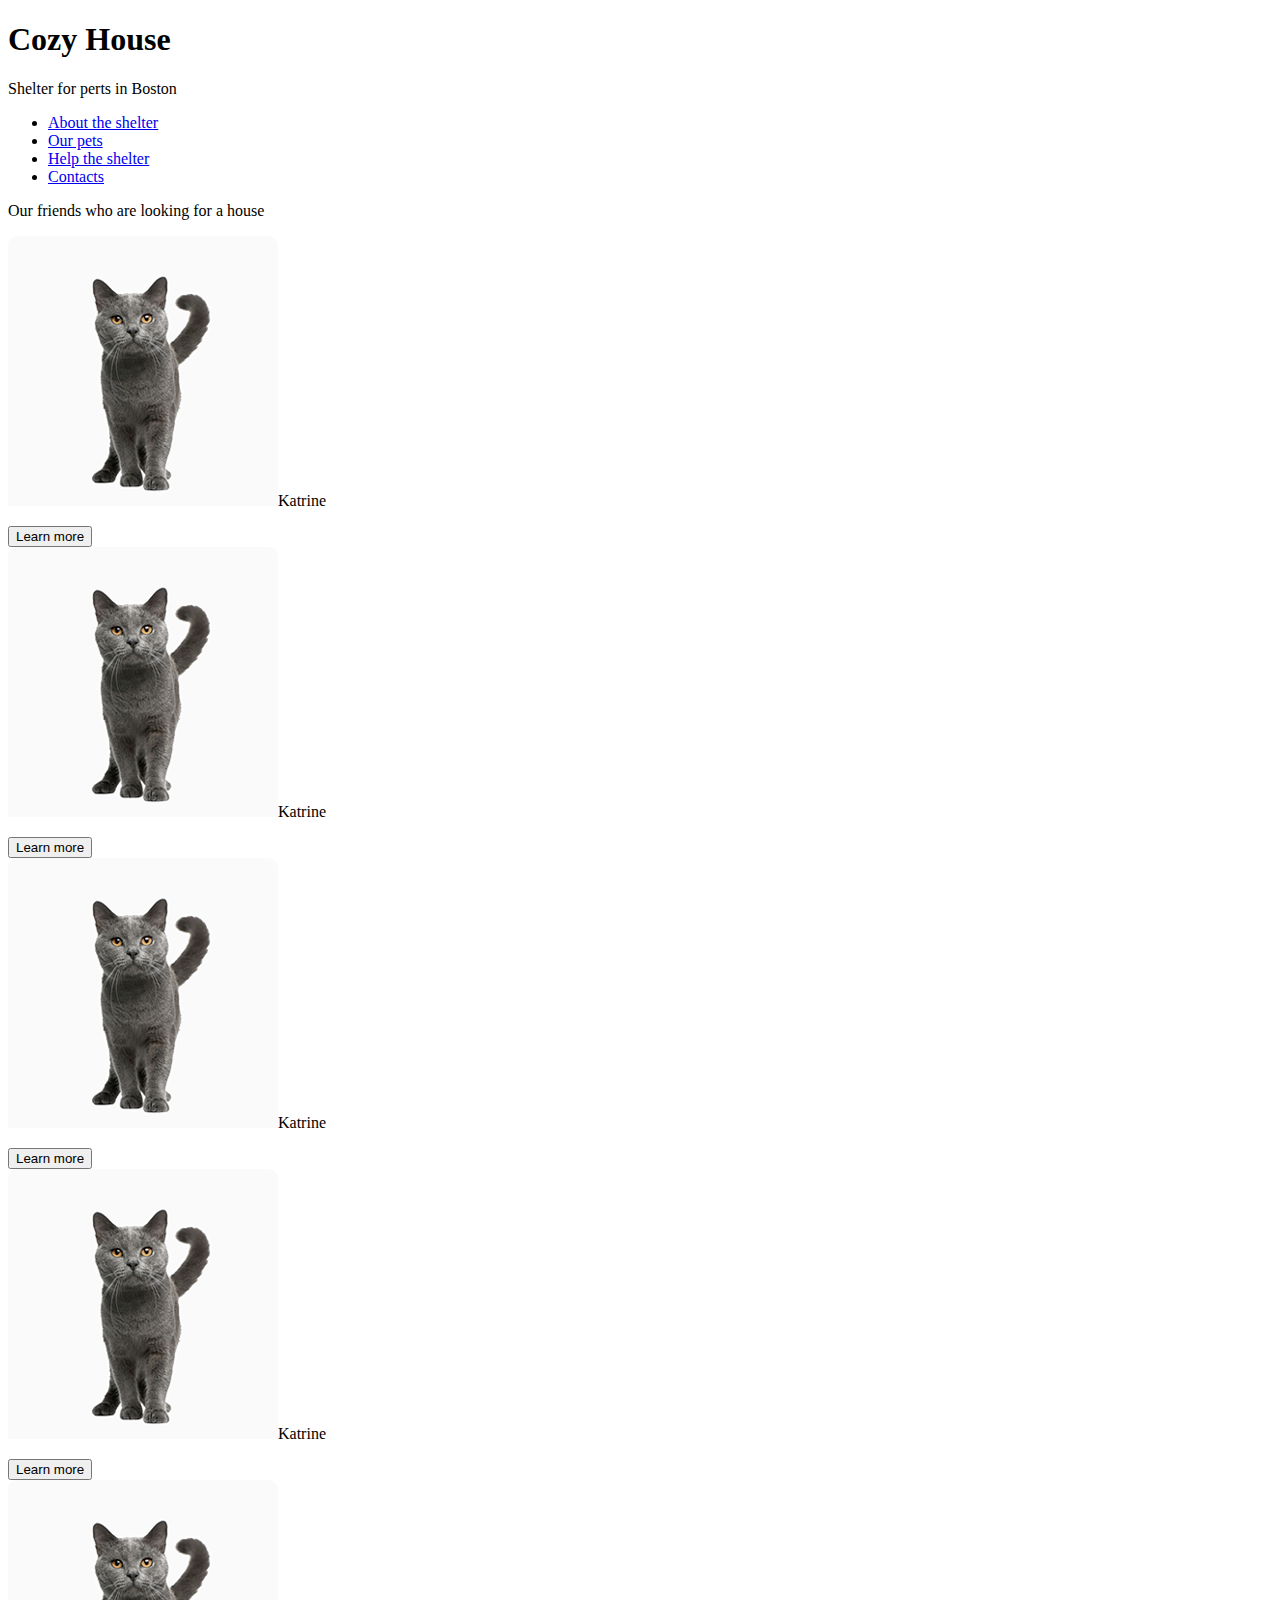
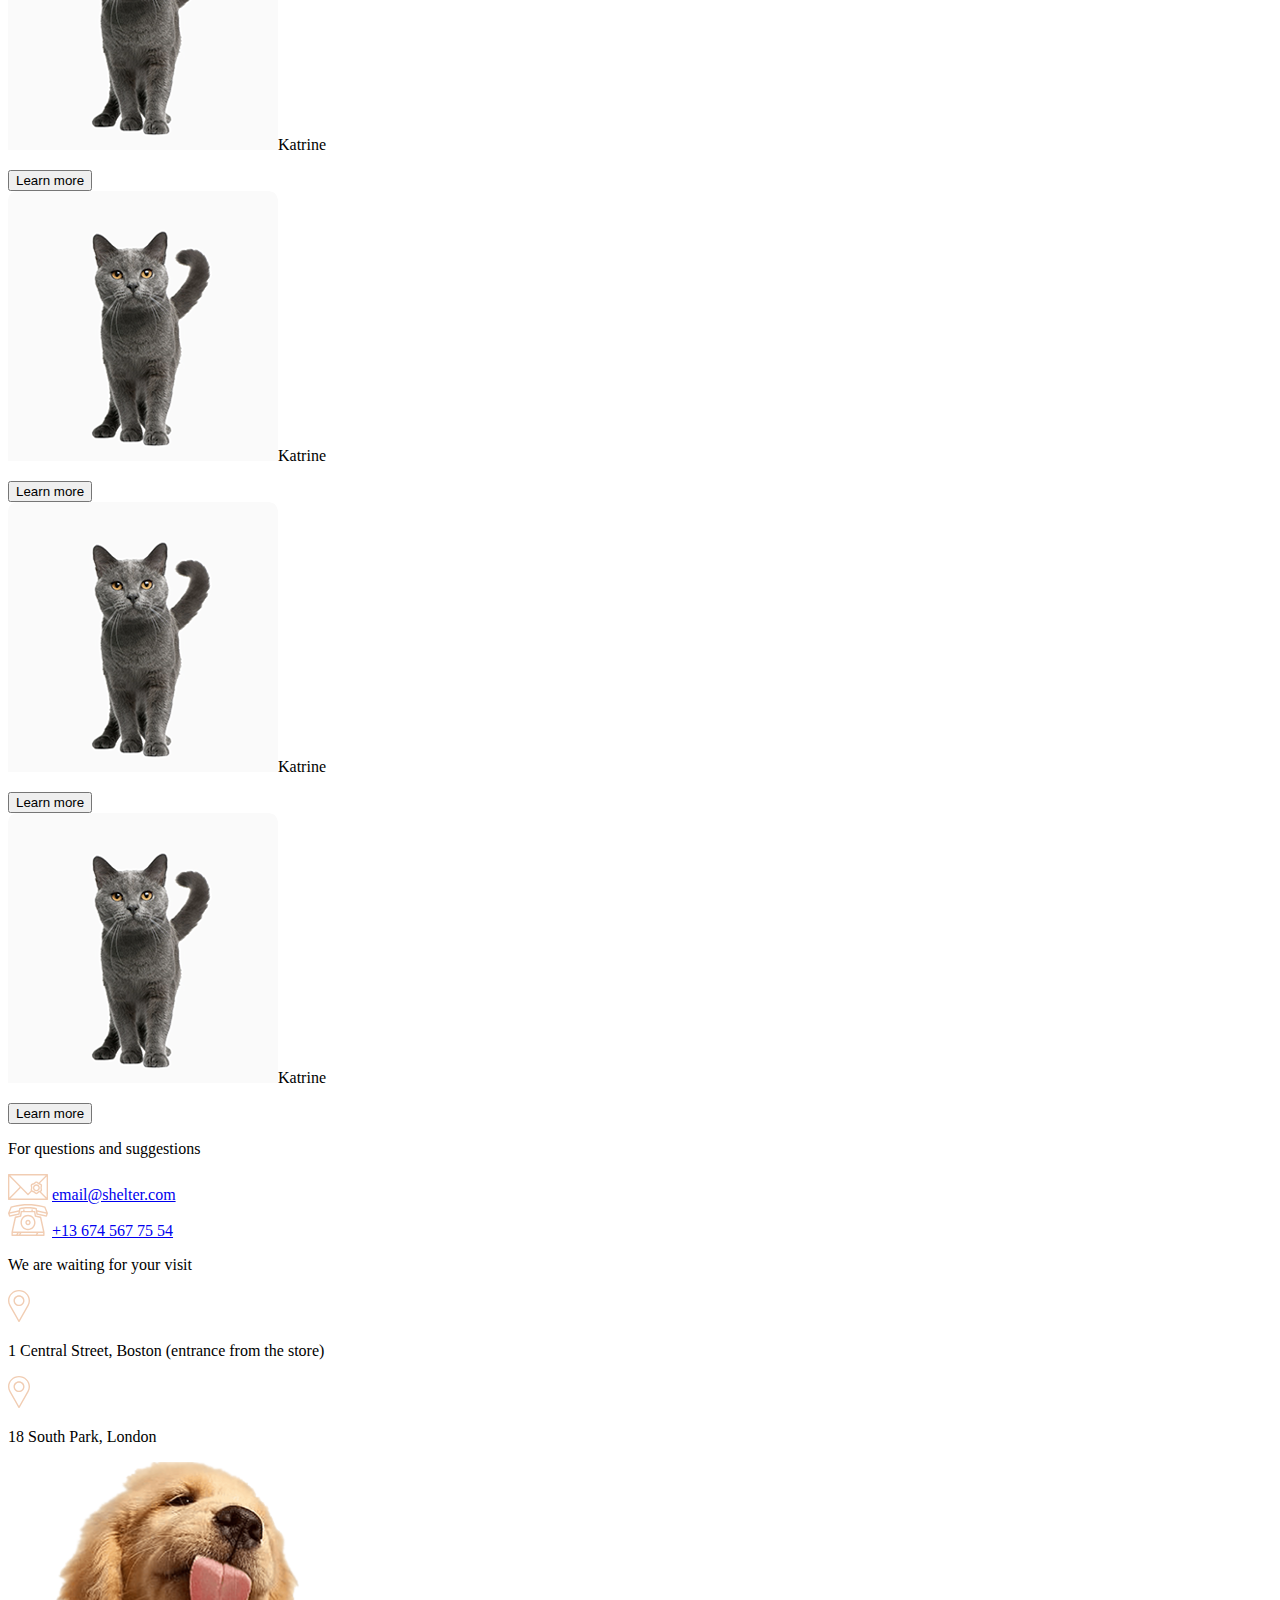
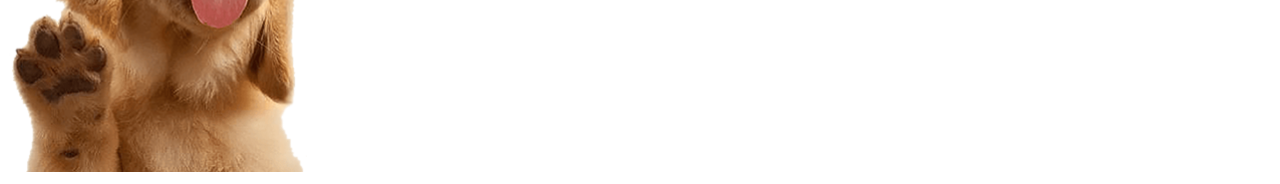
==== shelter/pets-shelter.html @ 25b7ef18 "feat: created our pets pages" ====
<!DOCTYPE html>
<html lang="en">
<head>
    <meta charset="UTF-8">
    <meta name="viewport" content="width=, initial-scale=1.0">
    <title>Document</title>
</head>
<body>
    <header class="header">
        <div class="header-container wrapper">
            <div>
                <h1 class="title"> Cozy House</h1>
                <p class="subtitle">Shelter for perts in Boston</p>
            </div>
            <nav class="nav menu">
                <ul class="nav-content">
                    <li class="nav-item"><a href="#main">About the shelter</a></li>
                    <li class="nav-item"><a href="#pets">Our pets</a></li>
                    <li class="nav-item"><a href="#help">Help the shelter</a></li>
                    <li class="nav-item"><a href="#contacts">Contacts</a></li>
                </ul>
            </nav>
        </div>
    </header>

    <main>
        <section class="ccontent-title">
            <p> Our friends who
                are looking for a house</p>    
        </section>

        <section class="cards">
            <div class="card">
                <img class="card-image" src="./images/pets-katrine.png"
                 <p class="card-text">Katrine</p>
                 <button class="button-secondary btn">Learn more</button>
            </div>
            <div class="card">
                <img class="card-image" src="./images/pets-katrine.png"
                 <p class="card-text">Katrine</p>
                 <button class="button-secondary btn">Learn more</button>
            </div><div class="card">
                <img class="card-image" src="./images/pets-katrine.png"
                 <p class="card-text">Katrine</p>
                 <button class="button-secondary btn">Learn more</button>
            </div><div class="card">
                <img class="card-image" src="./images/pets-katrine.png"
                 <p class="card-text">Katrine</p>
                 <button class="button-secondary btn">Learn more</button>
            </div><div class="card">
                <img class="card-image" src="./images/pets-katrine.png"
                 <p class="card-text">Katrine</p>
                 <button class="button-secondary btn">Learn more</button>
            </div><div class="card">
                <img class="card-image" src="./images/pets-katrine.png"
                 <p class="card-text">Katrine</p>
                 <button class="button-secondary btn">Learn more</button>
            </div><div class="card">
                <img class="card-image" src="./images/pets-katrine.png"
                 <p class="card-text">Katrine</p>
                 <button class="button-secondary btn">Learn more</button>
            </div><div class="card">
                <img class="card-image" src="./images/pets-katrine.png"
                 <p class="card-text">Katrine</p>
                 <button class="button-secondary btn">Learn more</button>
            </div>
        </section>
    </main>

    <footer id="contacts" class="wrapper background contacts">
        <div class="footer-contacts">
            <p class="contact-title">For questions and suggestions</p>
            <div class="mail-adress">
                <img class="mail-icon" src="./icons/mail.svg" alt="mail">
                <a href="mailto:email@shelter.com">email@shelter.com</a>
            </div>
            <div class="phone-number">
                <img class="phone-icon" src="./icons/phone.svg" alt="phone">
                <a href="tel: +13 674 567 75 54">+13 674 567 75 54</a>
            </div>
        </div>
        <div class="footer-location">
            <p class="location-title contact-title">We are waiting for your visit</p>
            <div class="location-boston">
                <img class="location-icon" src="./icons/pin.svg" alt="location-point">
                <p>1 Central Street, Boston (entrance from the store)</p>
            </div>
            <div class="location-london">
                <img class="location-icon" src="./icons/pin.svg" alt="location-point">
                <p>18 South Park, London </p>
            </div>
            
        </div>
        <div class="footer-puppy">
            <img class="footer-puppy-photo" src="./images/footer-puppy.png">
        </div>
    </div>
    </footer>
    
</body>
</html>
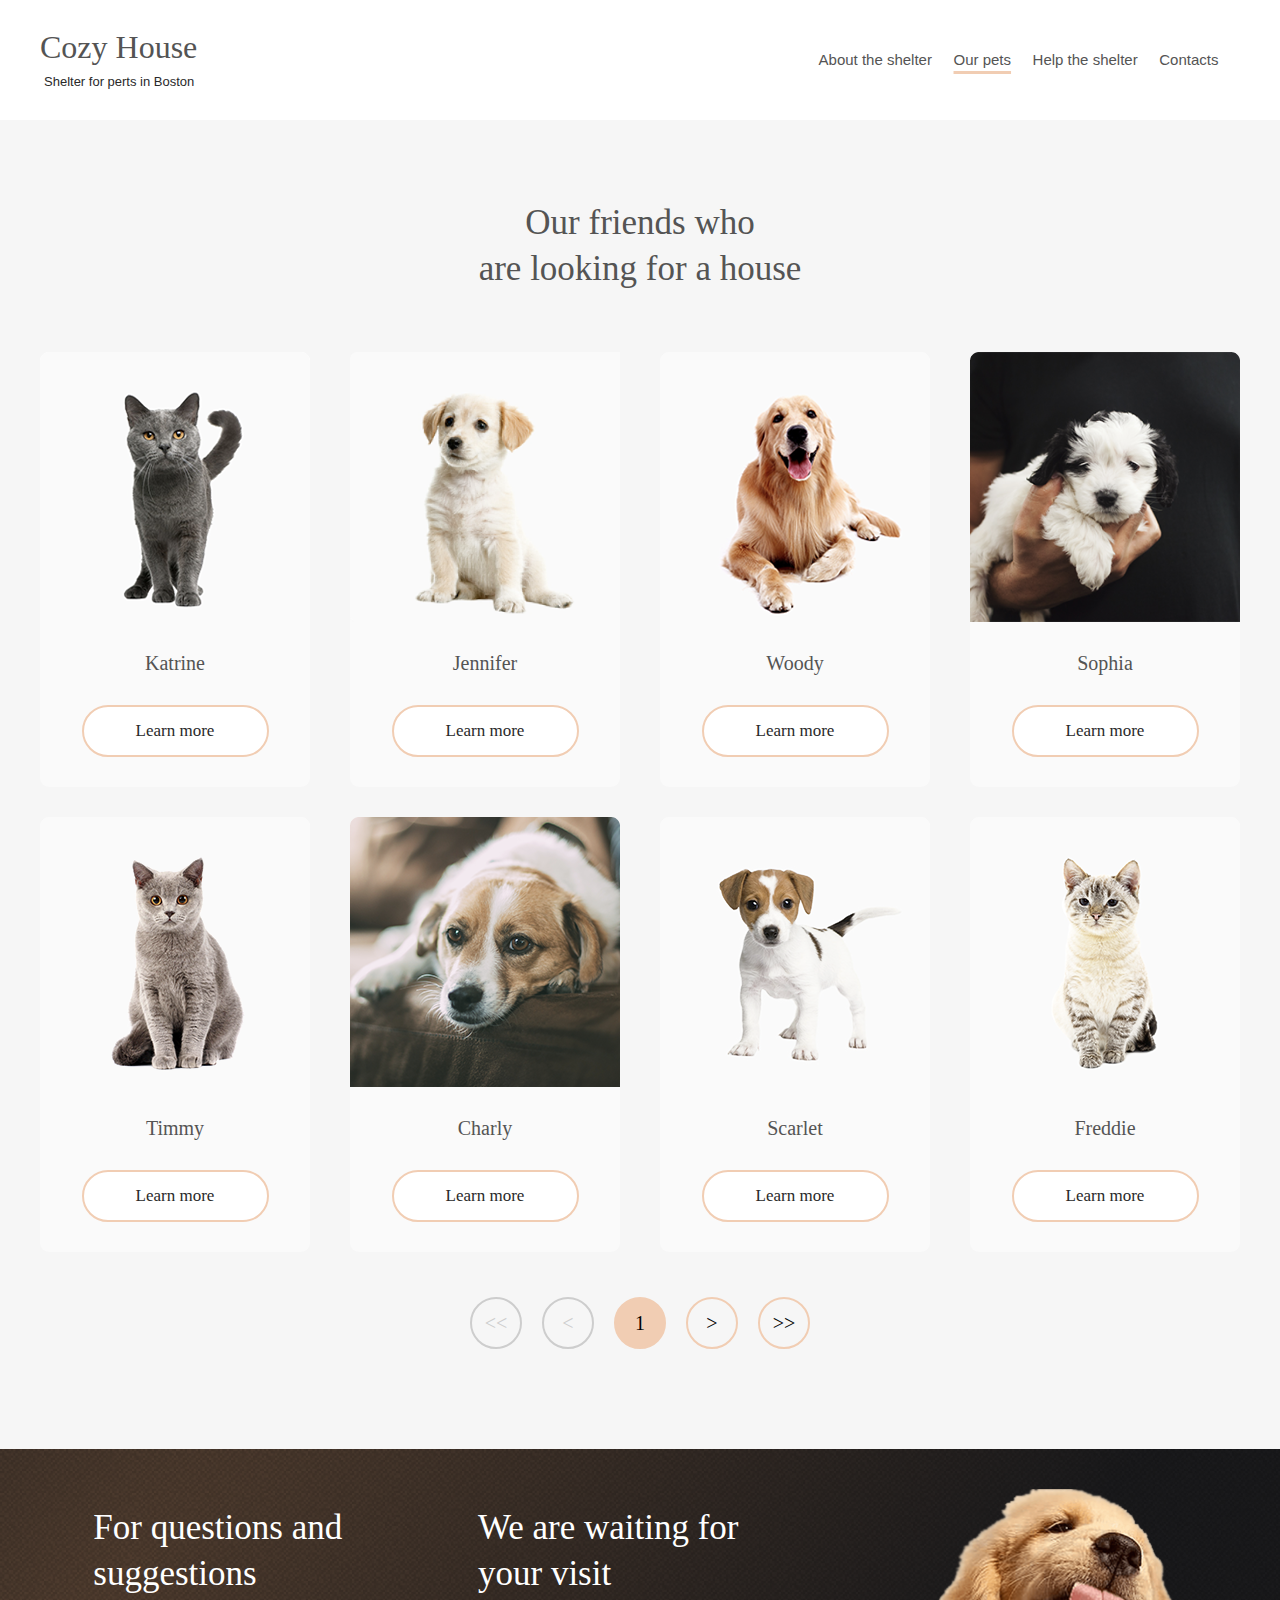
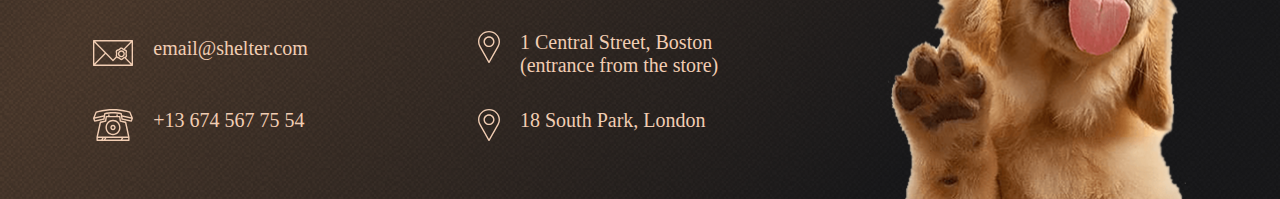
==== commit b5fa2b50: "feat: created our pets 1280px page" ====
--- a/shelter/pets-shelter.html
+++ b/shelter/pets-shelter.html
@@ -4,6 +4,7 @@
     <meta charset="UTF-8">
     <meta name="viewport" content="width=, initial-scale=1.0">
     <title>Document</title>
+    <link rel="stylesheet" type="text/css" href="./pets-shelter.css">
 </head>
 <body>
     <header class="header">
@@ -15,7 +16,7 @@
             <nav class="nav menu">
                 <ul class="nav-content">
                     <li class="nav-item"><a href="#main">About the shelter</a></li>
-                    <li class="nav-item"><a href="#pets">Our pets</a></li>
+                    <li class="nav-item nav-item-active"><a href="#pets">Our pets</a></li>
                     <li class="nav-item"><a href="#help">Help the shelter</a></li>
                     <li class="nav-item"><a href="#contacts">Contacts</a></li>
                 </ul>
@@ -24,46 +25,59 @@
     </header>
 
     <main>
-        <section class="ccontent-title">
-            <p> Our friends who
-                are looking for a house</p>    
-        </section>
+        <section class="wrapper pets">
+            <div class="content-title"> Our friends who <br>
+                are looking for a house</div>    
 
-        <section class="cards">
+        <div class="cards-container">
             <div class="card">
-                <img class="card-image" src="./images/pets-katrine.png"
-                 <p class="card-text">Katrine</p>
+                <img class="card-image" src="./images/pets-katrine.png" alt="gray cat">
+                 <p class="card-title">Katrine</p>
                  <button class="button-secondary btn">Learn more</button>
             </div>
             <div class="card">
-                <img class="card-image" src="./images/pets-katrine.png"
-                 <p class="card-text">Katrine</p>
-                 <button class="button-secondary btn">Learn more</button>
-            </div><div class="card">
-                <img class="card-image" src="./images/pets-katrine.png"
-                 <p class="card-text">Katrine</p>
-                 <button class="button-secondary btn">Learn more</button>
-            </div><div class="card">
-                <img class="card-image" src="./images/pets-katrine.png"
-                 <p class="card-text">Katrine</p>
-                 <button class="button-secondary btn">Learn more</button>
-            </div><div class="card">
-                <img class="card-image" src="./images/pets-katrine.png"
-                 <p class="card-text">Katrine</p>
-                 <button class="button-secondary btn">Learn more</button>
-            </div><div class="card">
-                <img class="card-image" src="./images/pets-katrine.png"
-                 <p class="card-text">Katrine</p>
-                 <button class="button-secondary btn">Learn more</button>
-            </div><div class="card">
-                <img class="card-image" src="./images/pets-katrine.png"
-                 <p class="card-text">Katrine</p>
-                 <button class="button-secondary btn">Learn more</button>
-            </div><div class="card">
-                <img class="card-image" src="./images/pets-katrine.png"
-                 <p class="card-text">Katrine</p>
+                <img class="card-image" src="./images/pets-jennifer.png" alt="white dog">
+                 <p class="card-title">Jennifer</p>
                  <button class="button-secondary btn">Learn more</button>
             </div>
+                <div class="card">
+                <img class="card-image" src="./images/pets-woody.png" alt="laying dog">
+                 <p class="card-title">Woody</p>
+                 <button class="button-secondary btn">Learn more</button>
+            </div>
+                <div class="card">
+                <img class="card-image" src="./images/pets-sophia.png" alt="dog on a hand">
+                 <p class="card-title">Sophia</p>
+                 <button class="button-secondary btn">Learn more</button>
+            </div>
+            <div class="card">
+                <img class="card-image" src="./images/pets-timmy.png" alt="cat sitting">
+                 <p class="card-title">Timmy</p>
+                 <button class="button-secondary btn">Learn more</button>
+            </div>
+            <div class="card">
+                <img class="card-image" src="./images/pets-charly.png" alt="dog on sofa">
+                 <p class="card-title">Charly</p>
+                 <button class="button-secondary btn">Learn more</button>
+            </div>
+            <div class="card">
+                <img class="card-image" src="./images/pets-scarlet.png" alt="puppy">
+                 <p class="card-title">Scarlet</p>
+                 <button class="button-secondary btn">Learn more</button>
+            </div>
+            <div class="card">
+                <img class="card-image" src="./images/pets-freddie.png" alt="white cat">
+                 <p class="card-title">Freddie</p>
+                 <button class="button-secondary btn">Learn more</button>
+            </div>
+        </div>
+        <div class="pagination-button-container">
+            <button class="pagination-button pagination-disabled">&lt;&lt;</button>
+            <button class="pagination-button pagination-disabled">&lt;</button>
+            <button class="page-number"><p>1</p></button>
+            <button class="pagination-button">></button>                
+            <button class="pagination-button">>></button>
+        </div>
         </section>
     </main>
 
@@ -92,7 +106,7 @@
             
         </div>
         <div class="footer-puppy">
-            <img class="footer-puppy-photo" src="./images/footer-puppy.png">
+            <img class="footer-puppy-photo" src="./images/footer-puppy.png" alt="dog licking screen">
         </div>
     </div>
     </footer>
--- a/shelter/pets-shelter.css
+++ b/shelter/pets-shelter.css
@@ -0,0 +1,317 @@
+* {
+    margin: 0;
+    padding: 0;
+    font-family: Georgia, 'Times New Roman', Times, serif;
+}
+a {
+    all: unset;
+    display: inline; 
+    cursor: pointer; 
+}
+html {
+    width: 100%;
+}
+body {
+    width: 1280px;
+    height: 908px;
+    margin: 0 auto;
+}
+.wrapper {
+    padding-left: 40px;
+    padding-right: 40px;
+}
+.header {
+    width: 100%;
+    background-color: #FFFFFF;
+}
+.header-container {
+    display: flex;
+    justify-content: space-between;
+    align-content: center;
+    height: 60px;
+    padding-top: 30px;
+    padding-bottom: 30px;
+}
+ul {
+    list-style-type: none;
+}
+.nav-content {
+    width: 443px;
+    height: 100%;
+    display: flex;
+    justify-content: space-evenly;
+    align-items: center;
+}
+.nav-item-active {
+    text-decoration: underline;
+    text-decoration-color: #F1CDB3;
+    text-decoration-thickness: 3px;
+    text-underline-offset: 6px;
+}
+.nav-item {
+    font-family: Arial, Helvetica, sans-serif;
+    font-weight: 400;
+    font-size: 15px;
+    line-height: 24px;
+    color: #545454;
+}
+.nav-item:hover {
+    cursor: pointer;
+    text-decoration: underline;
+    text-decoration-color: #F1CDB3;
+    text-decoration-thickness: 3px;
+    text-underline-offset: 6px;
+}
+.title {
+    width: 184px;
+    height: 35px;
+    margin: 0;
+    padding: 0;
+    font-size: 32px;
+    font-weight: 400;
+    line-height: 35.2px;
+    color: #545454;
+}
+.subtitle {
+    width: 179px;
+    font-family: Arial, Helvetica, sans-serif;
+    font-size: 13px;
+    font-weight: 400;
+    line-height: 14.95px;
+    color: #FFFFFF;
+    margin-top: 10px;
+    padding-left: 4px;
+    color: #292929;
+}
+main {
+    background-color: #f6f6f6;
+}
+.pets {
+    display:flex;
+    flex-direction: column;
+    justify-content: center;
+    align-items: center;
+    align-content: center;
+}
+.content-title {
+    font-family: Georgia, 'Times New Roman', Times, serif;
+    font-size: 35px;
+    font-weight: 400;
+    line-height: 46px;
+    color: #545454;
+    width: 400px;
+    text-align: center;
+    padding-top: 80px;
+    padding-bottom: 45px;
+}
+.button-secondary {
+    border: 2px solid #F1CDB3;
+    font-family: Georgia, 'Times New Roman', Times, serif;
+    font-size: 17px;
+    font-weight: 400;
+    line-height: 22.1px;
+    width: 187px;
+    background-color: #FFFFFF;
+}
+.btn {
+    height: 52px;
+    font-size: 17px;
+    color: #292929;
+    font-weight: 400;
+    line-height: 22.1px;
+    border-radius: 100px;
+}
+.card {
+    display: flex;
+    flex-direction: column;
+    align-items: center;
+    height: 435px;
+    width: 100%;
+    border-radius: 9px;
+    background-color: #fafafa;
+    flex: 1 1 20%;
+}
+.card:hover {
+    outline: 1px solid #FDDCC4;
+}
+.card-title {
+    font-family: Georgia, 'Times New Roman', Times, serif;
+    font-size: 20px;
+    font-weight: 400;
+    line-height: 23px;
+    color: #545454;
+    padding: 30px 0;
+}
+.card-image {
+    height: 270px;
+    width: 270px;
+}
+.cards-container {
+    display: flex;
+    flex-wrap: wrap;
+    gap: 30px 40px;
+    padding-top: 15px;
+}
+.footer-contacts, .footer-location {
+        padding-top: 56px;
+}
+.footer-location {
+        width: 302px;
+}
+.footer-contacts {
+        width: 278px;
+}
+.contacts {
+        display: flex;
+        justify-content: space-around;
+}
+.contact-title {
+        font-family: Georgia, 'Times New Roman', Times, serif;
+        font-size: 35px;
+        font-weight: 400;
+        line-height: 46px;
+        color: #FFFFFF;
+}
+.mail-adress {
+        font-family: Georgia, 'Times New Roman', Times, serif;
+        font-size: 20px;
+        font-weight: 400;
+        line-height: 23px;
+        color: #F1CDB3;
+        margin: 40px 0;
+}
+.mail-icon {
+        height: 32px;
+        width: 40px;
+        margin-right: 20px;
+}
+.phone-icon {
+        height: 32px;
+        width: 40px;
+        margin-right: 20px;
+}
+.phone-number {
+        font-family: Georgia, 'Times New Roman', Times, serif;
+        font-size: 20px;
+        font-weight: 400;
+        line-height: 23px;
+        color: #F1CDB3;
+}
+.location-title {
+        color: #FFFFFF;
+}
+.location-icon {
+        height: 32px;
+        width: 22px;
+        margin-right: 20px;
+}
+.location-boston {
+        font-family: Georgia, 'Times New Roman', Times, serif;
+        font-size: 20px;
+        font-weight: 400;
+        line-height: 23px;
+        color: #F1CDB3;
+        margin-top: 34px;
+}
+.location-london {
+        font-family: Georgia, 'Times New Roman', Times, serif;
+        font-size: 20px;
+        font-weight: 400;
+        line-height: 23px;
+        color: #F1CDB3;
+        margin-top: 32px;
+}
+.footer-puppy-photo {
+        width: 300px;
+        height: 310px;
+        align-self: flex-end;
+}
+.contacts {
+        height: 350px;
+        background-image: url(./images/footer-gradient-background.png);
+        background-repeat: no-repeat;
+        background-size: cover;
+        margin: 0 auto;
+}
+.footer-puppy {
+        display: flex;
+}
+.location-boston, .location-london, .mail-adress, .phone-number {
+        display: flex;
+        align-content: center;
+}
+.location-boston:hover, .location-london:hover, .mail-adress:hover, .phone-number:hover {
+        cursor: pointer;
+        color: white;
+}
+.slider-button {
+    display: flex;
+    border: 2px solid #F1CDB3;
+    height: 52px;
+    width: 52px;
+    border-radius: 100%;
+    justify-content: center;
+    align-items: center;
+}
+.slider-button-image {
+    width: 14px;
+    height: 6px;
+}
+.slider {
+    margin-top: 60px;
+    display: flex;
+    align-items: center;
+    width: 100%;
+}
+.slider-content {
+    display: flex;
+    width: 100%;
+    overflow: hidden;
+}
+.slider-button-left {
+    margin-right: 53px;
+}
+.slider-button-right {
+    margin-left: 53px;
+}
+.arrow-right {
+    transform: rotate(180deg);
+}
+.page-number {
+    display: flex;
+    width: 52px;
+    height: 52px;
+    border-radius: 100%;
+    justify-content: center;
+    align-items: center;
+    background-color: #F1CDB3;
+    font-family: Georgia, 'Times New Roman', Times, serif;
+    font-size: 20px;
+    line-height: 23px;
+    border: 2px solid #F1CDB3;
+}
+.pagination-button {
+    display: flex;
+    width: 52px;
+    height: 52px;
+    border-radius: 100%;
+    border: 2px solid #F1CDB3;
+    justify-content: center;
+    align-items: center;
+    background-color: #f6f6f6;
+    font-size: 20px;
+    line-height: 23px;
+}
+.pagination-button-container {
+    display: flex;
+    justify-content: center;
+    gap: 20px;
+    padding-top: 45px;
+    padding-bottom: 100px;
+}
+.pagination-disabled {
+    border: 2px solid #CDCDCD;
+    cursor: not-allowed;
+    color: #CDCDCD;
+    background-color: #f6f6f6;
+}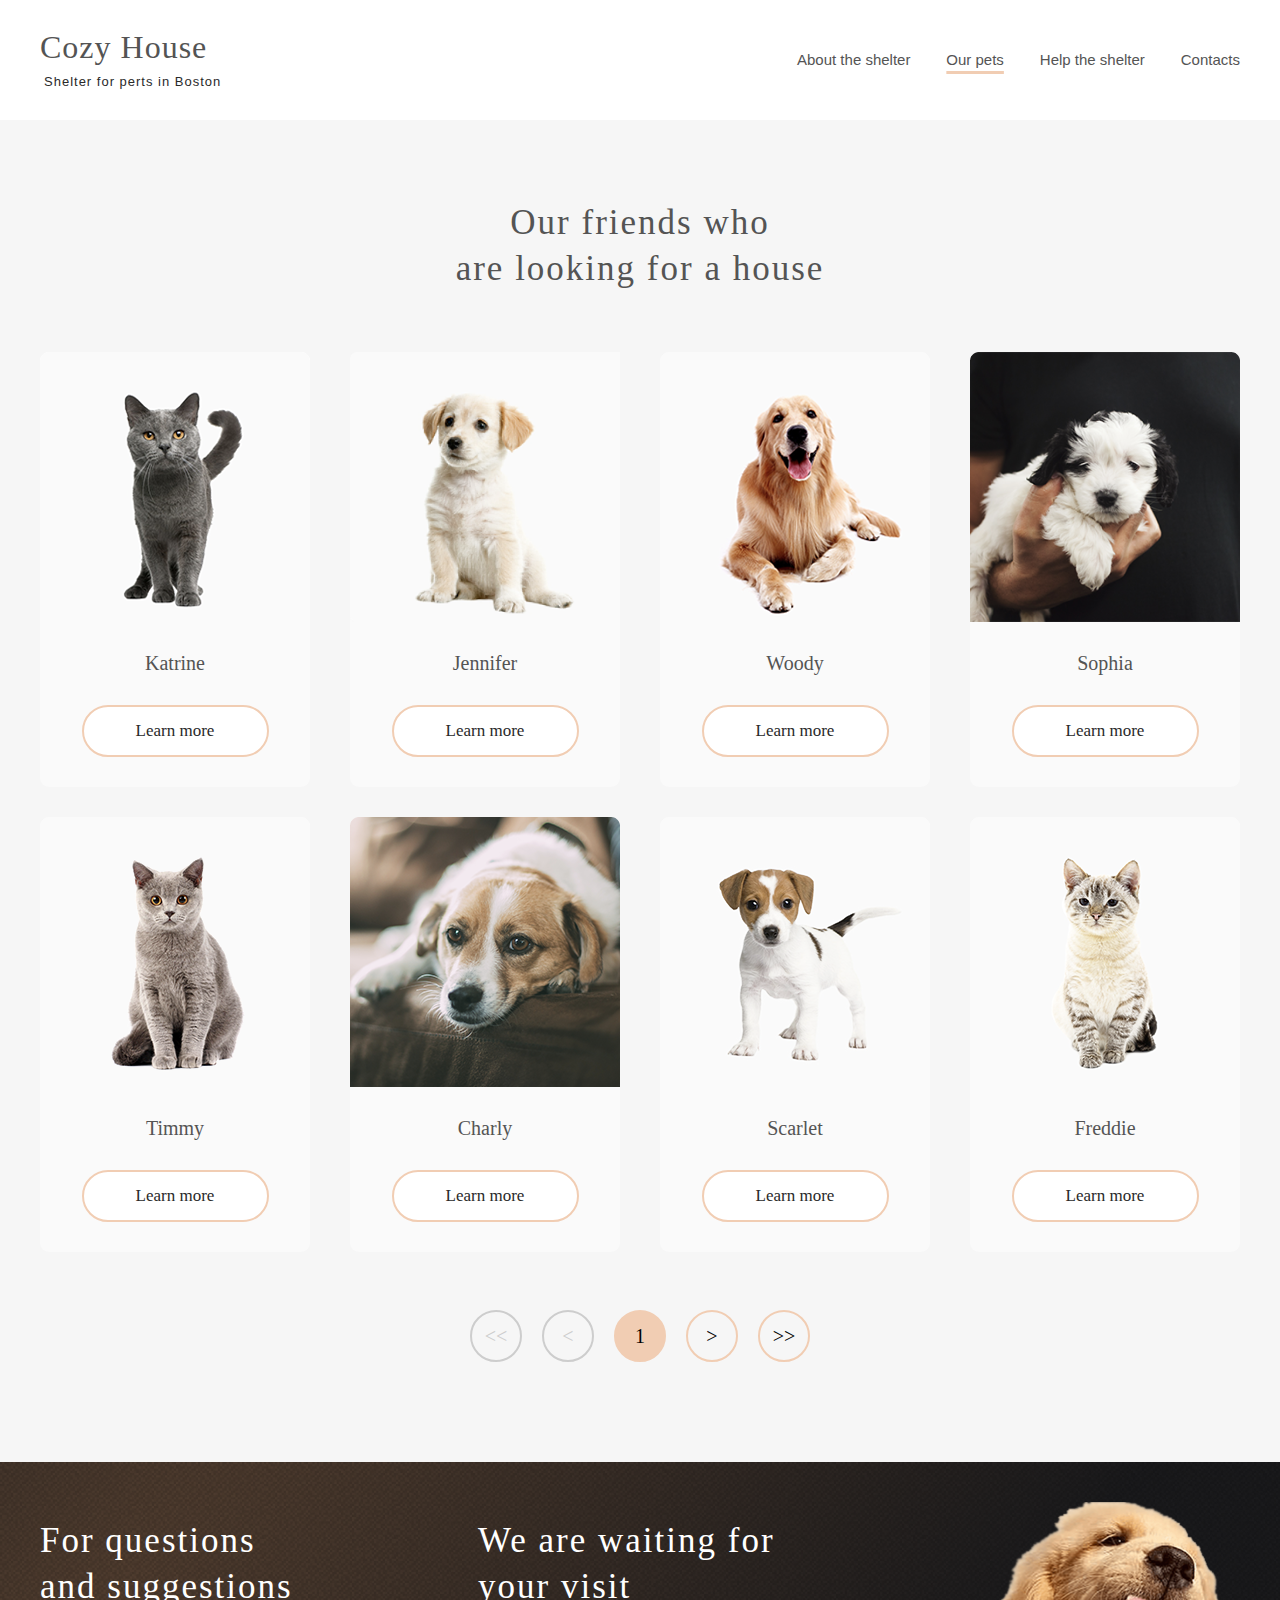
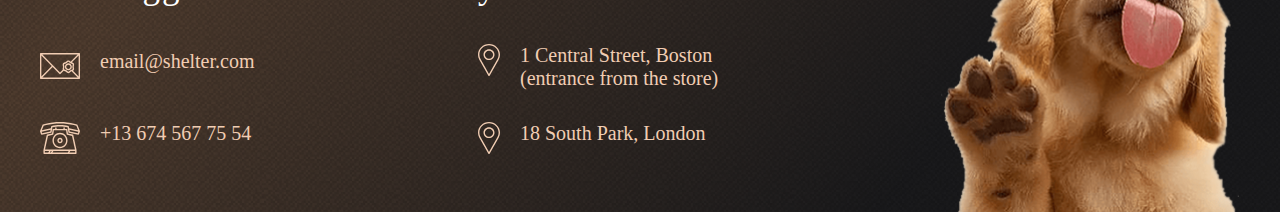
==== commit 29f414c2: "fix: documet title" ====
--- a/shelter/pets-shelter.html
+++ b/shelter/pets-shelter.html
@@ -3,7 +3,7 @@
 <head>
     <meta charset="UTF-8">
     <meta name="viewport" content="width=, initial-scale=1.0">
-    <title>Document</title>
+    <title>Our pets</title>
     <link rel="stylesheet" type="text/css" href="./pets-shelter.css">
 </head>
 <body>
--- a/shelter/pets-shelter.css
+++ b/shelter/pets-shelter.css
@@ -39,7 +39,7 @@
     width: 443px;
     height: 100%;
     display: flex;
-    justify-content: space-evenly;
+    justify-content: space-between;
     align-items: center;
 }
 .nav-item-active {
@@ -71,6 +71,7 @@
     font-weight: 400;
     line-height: 35.2px;
     color: #545454;
+    letter-spacing: 1px;
 }
 .subtitle {
     width: 179px;
@@ -82,6 +83,7 @@
     margin-top: 10px;
     padding-left: 4px;
     color: #292929;
+    letter-spacing: 1px;
 }
 main {
     background-color: #f6f6f6;
@@ -103,6 +105,7 @@
     text-align: center;
     padding-top: 80px;
     padding-bottom: 45px;
+    letter-spacing: 2px;
 }
 .button-secondary {
     border: 2px solid #F1CDB3;
@@ -153,96 +156,97 @@
     padding-top: 15px;
 }
 .footer-contacts, .footer-location {
-        padding-top: 56px;
+    padding-top: 56px;
 }
 .footer-location {
-        width: 302px;
+    width: 302px;
 }
 .footer-contacts {
-        width: 278px;
+    width: 278px;
 }
 .contacts {
-        display: flex;
-        justify-content: space-around;
+    display: flex;
+    justify-content: space-between;
 }
 .contact-title {
-        font-family: Georgia, 'Times New Roman', Times, serif;
-        font-size: 35px;
-        font-weight: 400;
-        line-height: 46px;
-        color: #FFFFFF;
+    font-family: Georgia, 'Times New Roman', Times, serif;
+    font-size: 35px;
+    font-weight: 400;
+    line-height: 46px;
+    color: #FFFFFF;
+    letter-spacing: 2px;
 }
 .mail-adress {
-        font-family: Georgia, 'Times New Roman', Times, serif;
-        font-size: 20px;
-        font-weight: 400;
-        line-height: 23px;
-        color: #F1CDB3;
-        margin: 40px 0;
+    font-family: Georgia, 'Times New Roman', Times, serif;
+    font-size: 20px;
+    font-weight: 400;
+    line-height: 23px;
+    color: #F1CDB3;
+    margin: 40px 0;
 }
 .mail-icon {
-        height: 32px;
-        width: 40px;
-        margin-right: 20px;
+    height: 32px;
+    width: 40px;
+    margin-right: 20px;
 }
 .phone-icon {
-        height: 32px;
-        width: 40px;
-        margin-right: 20px;
+    height: 32px;
+    width: 40px;
+    margin-right: 20px;
 }
 .phone-number {
-        font-family: Georgia, 'Times New Roman', Times, serif;
-        font-size: 20px;
-        font-weight: 400;
-        line-height: 23px;
-        color: #F1CDB3;
+    font-family: Georgia, 'Times New Roman', Times, serif;
+    font-size: 20px;
+    font-weight: 400;
+    line-height: 23px;
+    color: #F1CDB3;
 }
 .location-title {
-        color: #FFFFFF;
+    color: #FFFFFF;
 }
 .location-icon {
-        height: 32px;
-        width: 22px;
-        margin-right: 20px;
+    height: 32px;
+    width: 22px;
+    margin-right: 20px;
 }
 .location-boston {
-        font-family: Georgia, 'Times New Roman', Times, serif;
-        font-size: 20px;
-        font-weight: 400;
-        line-height: 23px;
-        color: #F1CDB3;
-        margin-top: 34px;
+    font-family: Georgia, 'Times New Roman', Times, serif;
+    font-size: 20px;
+    font-weight: 400;
+    line-height: 23px;
+    color: #F1CDB3;
+    margin-top: 34px;
 }
 .location-london {
-        font-family: Georgia, 'Times New Roman', Times, serif;
-        font-size: 20px;
-        font-weight: 400;
-        line-height: 23px;
-        color: #F1CDB3;
-        margin-top: 32px;
+    font-family: Georgia, 'Times New Roman', Times, serif;
+    font-size: 20px;
+    font-weight: 400;
+    line-height: 23px;
+    color: #F1CDB3;
+    margin-top: 32px;
 }
 .footer-puppy-photo {
-        width: 300px;
-        height: 310px;
-        align-self: flex-end;
+    width: 300px;
+    height: 310px;
+    align-self: flex-end;
 }
 .contacts {
-        height: 350px;
-        background-image: url(./images/footer-gradient-background.png);
-        background-repeat: no-repeat;
-        background-size: cover;
-        margin: 0 auto;
+    height: 350px;
+    background-image: url(./images/footer-gradient-background.png);
+    background-repeat: no-repeat;
+    background-size: cover;
+    margin: 0 auto;
 }
 .footer-puppy {
-        display: flex;
+    display: flex;
 }
 .location-boston, .location-london, .mail-adress, .phone-number {
-        display: flex;
-        align-content: center;
+    display: flex;
+    align-content: center;
 }
 .location-boston:hover, .location-london:hover, .mail-adress:hover, .phone-number:hover {
-        cursor: pointer;
-        color: white;
+    cursor: pointer;
+    color: white;
 }
 .slider-button {
     display: flex;
@@ -306,7 +310,7 @@
     display: flex;
     justify-content: center;
     gap: 20px;
-    padding-top: 45px;
+    padding-top: 58px;
     padding-bottom: 100px;
 }
 .pagination-disabled {
